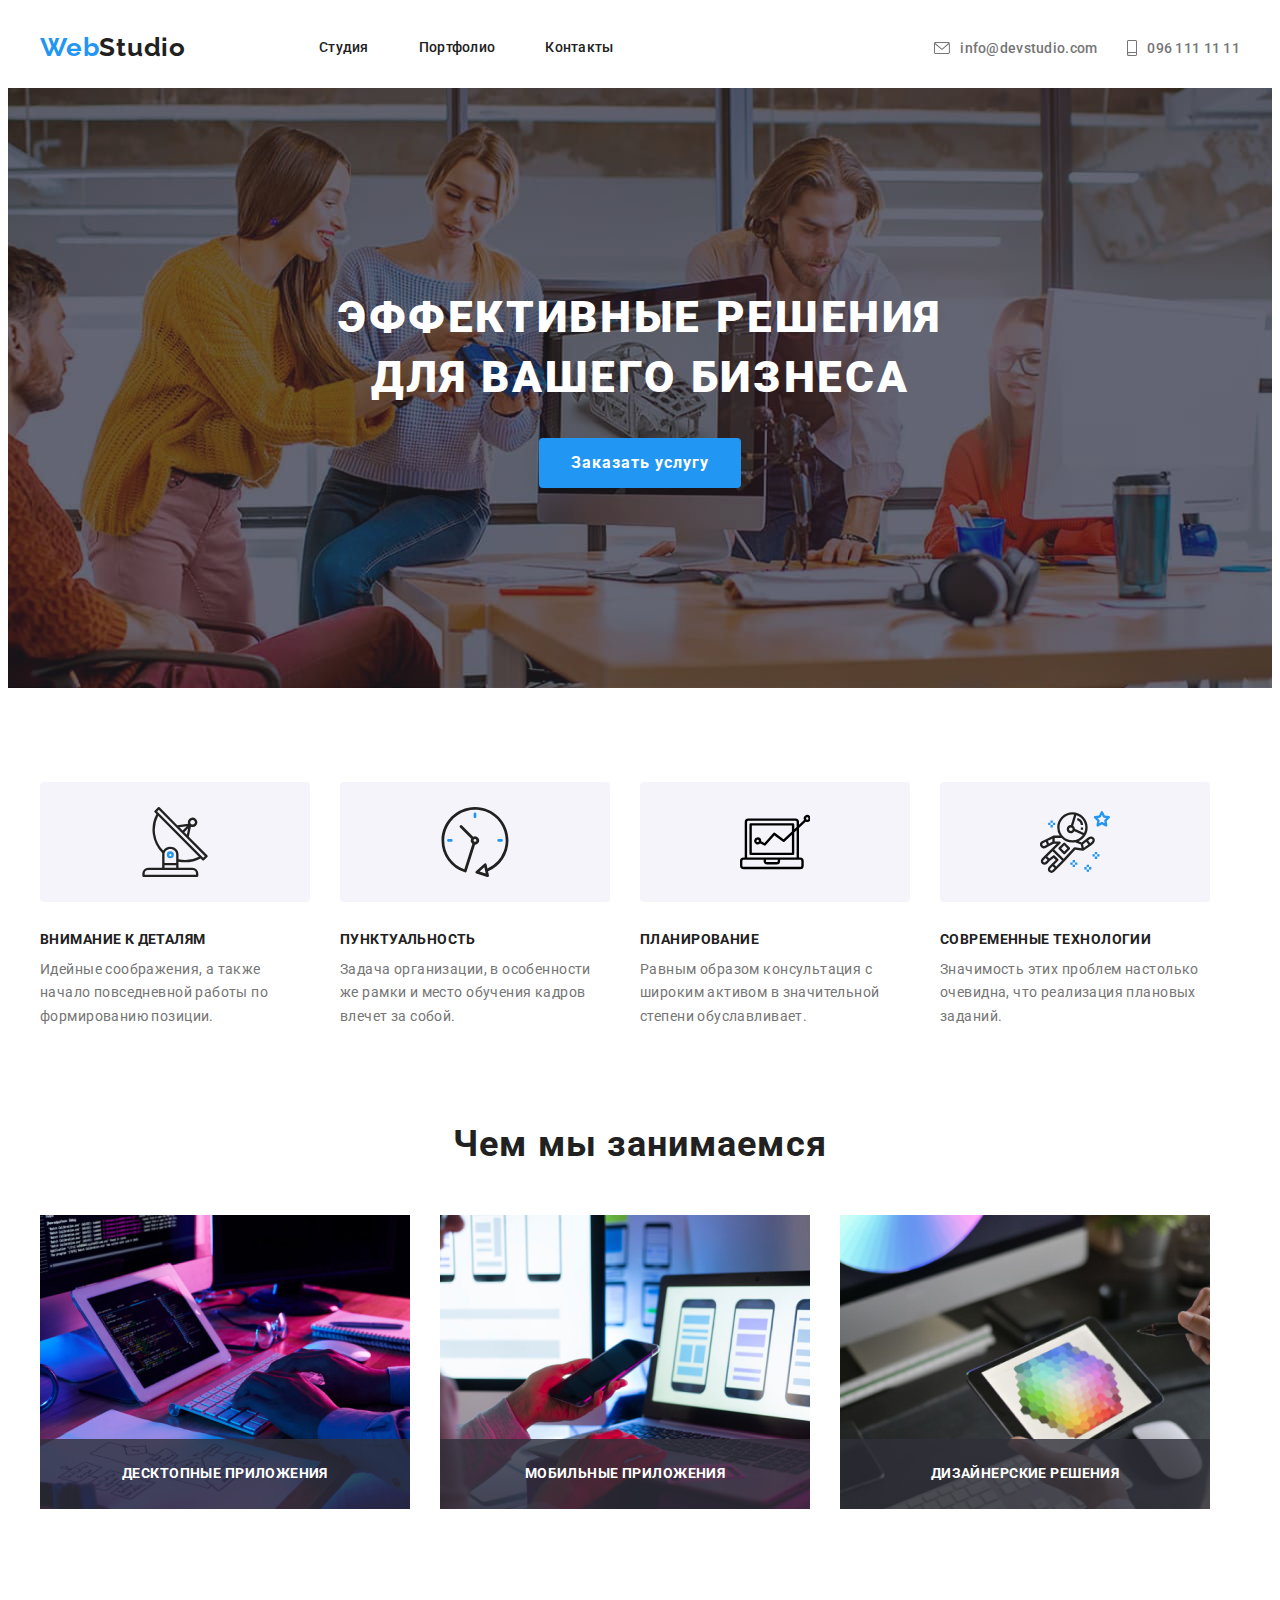
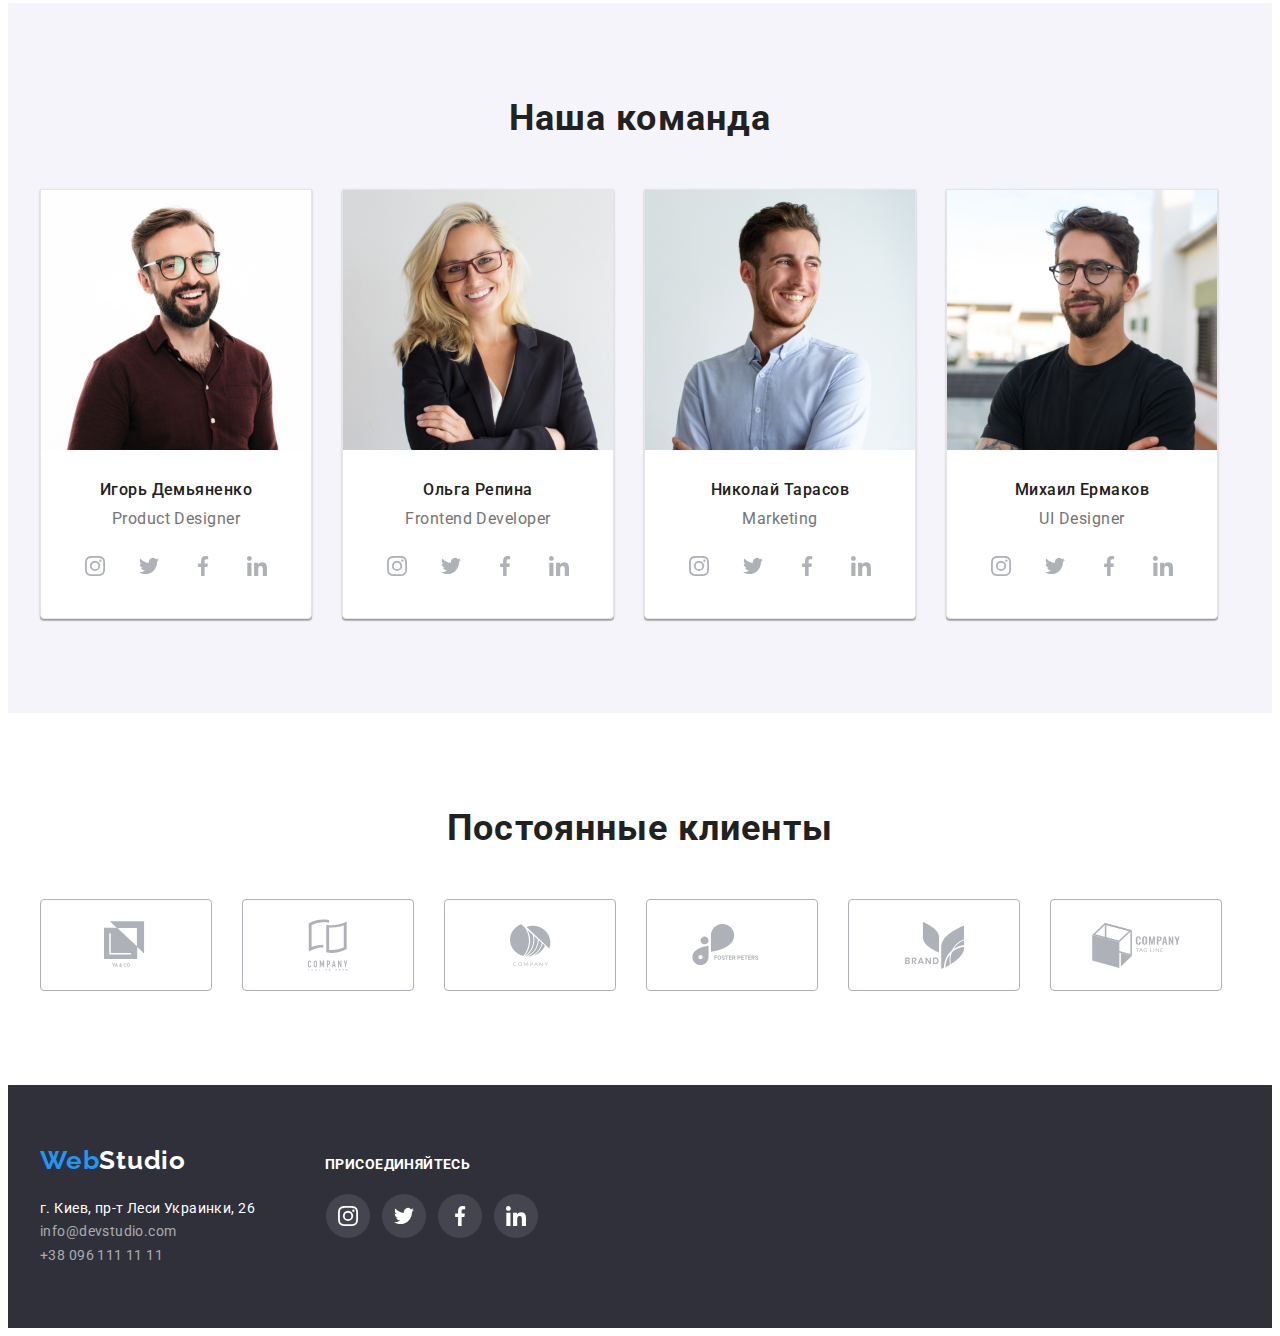
==== index.html @ 2f51f413 "update" ====
<!DOCTYPE html>
<html lang="ru">
    <head>
        <meta charset="UTF-8">
        <meta name="viewport" content="width=device-width, initial-scale=1.0">
        <title>Studio</title>
        
        <link rel="preconnect" href="https://fonts.gstatic.com">
        <link href="https://fonts.googleapis.com/css2?family=Raleway:wght@700&family=Roboto:wght@400;500;700;900&display=swap"
            rel="stylesheet">
        <link rel="stylesheet" href="https://cdnjs.cloudflare.com/ajax/libs/modern-normalize/1.0.0/modern-normalize.min.css"
            integrity="sha512-ISS7cAi1PEhQ8jnbJpJZMd29NlhNj4AWYyLOSp2CE/CsHxTCu+r+t0D2yoJudVrd0/8fTVPUVDzY5Tvli75u/g=="
            crossorigin="anonymous" />
        <link rel="stylesheet" href="./css/style.css">
        </head>
<body>
    
<header>
    
    <nav class="container main-nav">
   
        <a href="" class="full-logo"><span class="logo">Web</span><span class="logotwo">Studio</span></a>    
     <ul class="site-nav list">
         <li class="item"><a href="" class="current link">Студия</a></li> 
         <li class="item"><a href="./portfolio.html" class="kont link">Портфолио</a></li> 
         <li class="item"><a href="#address" class="kont link">Контакты</a></li> 
     </ul>
     <ul class="auth-nav list">
         <li class="item">
             <a href="malito:info@devstudio.com" class="link email">
                 <svg class="envelope"><use href="./images/icons.svg#icon-envelope"></use></svg>info@devstudio.com</a></li>
         <li class="item">
             <a href="tel:+380961111111" class="link phone">
             <svg class="smartphone">
                 <use href ="./images/icons.svg#icon-smartphone"></use></svg>096 111 11 11</a></li>
     </ul>
    
    </nav>

    
 </header>
 <main>
     <section class="hero overlay">
        
    <h1 class="hero-text">Эффективные решения для вашего бизнеса</h1>
    <a href="" class="primary-btn">Заказать услугу</a>
   
     </section>


 <section class="whywe-container">
     <div class="container">
     <h2 class="visually-hidden">Why we</h2>
     <ul class="list advan-box">
         <li class="item">
             <div class="svg-box">
             <svg class="antenna"><use href="./images/icons.svg#icon-antenna"></use></svg></div>
             <h3 class="advantages">Внимание к деталям</h3>
             <p class="adv-text">Идейные соображения, а также начало повседневной работы по формированию позиции.</p>
         </li>
         <li class="item">
             <div class="svg-box">
            <svg class="clock">
                <use href="./images/icons.svg#icon-clock"></use>
            </svg></div>
            <h3 class="advantages">Пунктуальность</h3>
            <p class="adv-text">Задача организации, в особенности же рамки и место обучения кадров влечет за собой.</p>
        </li>
        <li class="item">
            <div class="svg-box">
            <svg class="diagram">
                <use href="./images/icons.svg#icon-diagram"></use>
            </svg></div>
            <h3 class="advantages">Планирование</h3>
            <p class="adv-text">Равным образом консультация с широким активом в значительной степени обуславливает.</p>
        </li>
        <li class="item">
            <div class="svg-box">
            <svg class="astronaut">
                <use href="./images/icons.svg#icon-astronaut"></use>
            </svg></div>
            <h3 class="advantages">Современные технологии</h3>
            <p class="adv-text">Значимость этих проблем настолько очевидна, что реализация плановых заданий.</p>
        </li>

     </ul>
   
</div>
 </section>


 <section class="wedo-container">
     <div class="container">
     <h2 class="whatwedo">Чем мы занимаемся</h2>
     <ul class="list wedo-box">
         <li class="do-item"><img src="./images/pic1.jpg" alt="pic1"> <div class="wedo-text-box"><p class="wedo-text">Десктопные приложения</p></div></li>
         <li class="do-item"><img src="./images/pic2.jpg" alt="pic2"><div class="wedo-text-box">
            <p class="wedo-text">Мобильные приложения</p>
        </div></li>
         <li class="do-item"><img src="./images/pic3.jpg" alt="pic3"><div class="wedo-text-box">
            <p class="wedo-text">Дизайнерские решения</p>
        </div></li>
         
     </ul>
</div>
 </section>


 <section class="ourteam-section team-container">
     <div class="container">

     <h2 class="ourteam">Наша команда</h2>
     <ul class="list team-box ">
         <li class="item">
            <img src="./images/ID1.jpg" alt="ph1" width="270">
             <h4 class="ourteam-lead">Игорь Демьяненко</h4>
             <p class="ourteam-position">Product Designer</p>
             <ul class="list list-box">
                 <li class="soclink-box"> <a href="" class="soc-box"> 
                     <svg class="insta">
                     <use href ="./images/icons.svg#icon-instagram"></use></svg></a></li>
                 <li class="soclink-box"> <a href="" class="soc-box">
                      <svg class="twit"><use href="./images/icons.svg#icon-twitter"></use></svg></a></li>
                 <li class="soclink-box"> <a href="" class="soc-box"><svg class="face"><use href="./images/icons.svg#icon-facebook"></use></svg></a></li>
                 <li class="soclink-box"> <a href="" class="soc-box"><svg class="linkd"><use href="./images/icons.svg#icon-linkedin"></use></svg></a></li>
             </ul>
             
         </li>
         <li class="item">
            <img src="./images/OR2.jpg" alt="ph2" width="270">
            <h4 class="ourteam-lead">Ольга Репина</h4>
            <p class="ourteam-position">Frontend Developer</p>
            <ul class="list list-box">
                <li class="soclink-box"> <a href="" class="soc-box">
                        <svg class="insta">
                            <use href="./images/icons.svg#icon-instagram"></use>
                        </svg></a></li>
                <li class="soclink-box"> <a href="" class="soc-box">
                        <svg class="twit">
                            <use href="./images/icons.svg#icon-twitter"></use>
                        </svg></a></li>
                <li class="soclink-box"> <a href="" class="soc-box"><svg class="face">
                            <use href="./images/icons.svg#icon-facebook"></use>
                        </svg></a></li>
                <li class="soclink-box"> <a href="" class="soc-box"><svg class="linkd">
                            <use href="./images/icons.svg#icon-linkedin"></use>
                        </svg></a></li>
            </ul>
            
        </li>
        <li class="item">
            <img src="./images/NT3.jpg" alt="ph3" width="270">
            <h4 class="ourteam-lead">Николай Тарасов</h4>
            <p class="ourteam-position">Marketing</p>
            <ul class="list list-box">
            <li class="soclink-box"> <a href="" class="soc-box">
                    <svg class="insta">
                        <use href="./images/icons.svg#icon-instagram"></use>
                    </svg></a></li>
            <li class="soclink-box"> <a href="" class="soc-box">
                    <svg class="twit">
                        <use href="./images/icons.svg#icon-twitter"></use>
                    </svg></a></li>
            <li class="soclink-box"> <a href="" class="soc-box"><svg class="face">
                        <use href="./images/icons.svg#icon-facebook"></use>
                    </svg></a></li>
            <li class="soclink-box"> <a href="" class="soc-box"><svg class="linkd">
                        <use href="./images/icons.svg#icon-linkedin"></use>
                    </svg></a></li>
            </ul>
            
        </li>
        <li class="item">
            <img src="./images/MY4.jpg" alt="ph4" width="270">
            <h4 class="ourteam-lead">Михаил Ермаков</h4>
            <p class="ourteam-position">UI Designer</p>
            <ul class="list list-box">
                <li class="soclink-box"> <a href="" class="soc-box">
                        <svg class="insta">
                            <use href="./images/icons.svg#icon-instagram"></use>
                        </svg></a></li>
                <li class="soclink-box"> <a href="" class="soc-box">
                        <svg class="twit">
                            <use href="./images/icons.svg#icon-twitter"></use>
                        </svg></a></li>
                <li class="soclink-box"> <a href="" class="soc-box"><svg class="face">
                            <use href="./images/icons.svg#icon-facebook"></use>
                        </svg></a></li>
                <li class="soclink-box"> <a href="" class="soc-box"><svg class="linkd">
                            <use href="./images/icons.svg#icon-linkedin"></use>
                        </svg></a></li>
            </ul>
            
        </li>
     </ul>
</div>
 </section>

 <section class="client-container">
     <div class="container">
     <h2 class="our-clients">Постоянные клиенты</h2>
     <ul class="list clients-box">
         <li class="item"><a href="" class="client-focus"><svg class="logo1"  width="44.27px" height="49.23px"><use href="./images/icons.svg#icon-logo1"></use></svg></a></li>
        <li class="item"><a href="" class="client-focus"><svg class="logo2" width="40px" height="52px"><use href="./images/icons.svg#icon-logo2"></use></svg></a></li>
        <li class="item"><a href="" class="client-focus"><svg class="logo3" width="41px" height="42.6px"><use href="./images/icons.svg#icon-logo3"></use></svg></a></li>
        <li class="item"><a href="" class="client-focus"><svg class="logo4" width="79.66px" height="42.02px"><use href="./images/icons.svg#icon-logo4"></use> </svg></a></li>
        <li class="item"><a href="" class="client-focus"><svg class="logo5" width="59px" height="47px"><use href="./images/icons.svg#icon-logo5"></use></svg></a></li>
        <li class="item"><a href="" class="client-focus"><svg class="logo6" width="88.48px" height="45.44px"><use href="./images/icons.svg#icon-logo6"></use></svg></a></li>
     </ul>
    </div>
 </section>
</main>
<footer class="footer footer-container">
    <div class="container foot-box">
        <section class="add-box">
            <h1 class="visually-hidden">Kontacts</h1>
    <a href="" class="full-logo logo-box"><span class="logo">Web</span><span class="footer-studio">Studio</span></a><br>
    
    <address id="address" class="post-box">
        
        <p><a class="post-address">г. Киев, пр-т Леси Украинки, 26</a></p>
        <p><a href="malito:info@devstudio.com" class="email-address">info@devstudio.com</a></p>
        <p><a href="tel:+380961111111" class="tel-address">+38 096 111 11 11</a></p>
    </address>
    </section>
   
    <section class="joinus-box">
        <h2 class="join-us">присоединяйтесь</h2>
        <ul class="list join-box">
            
            <li class="join-socl">
                <a href="" aria-label="Instagram"><svg class="foot-media"><use href="./images/icons.svg#icon-instagram"></use></svg></a></li>
            <li class="join-socl">
                <a href="" aria-label="Twitter"><svg class="foot-media"><use href="./images/icons.svg#icon-twitter"></use></svg></a>
            </li>
            <li class="join-socl">
                <a href="" aria-label="Facebook"><svg class="foot-media"><use href="./images/icons.svg#icon-facebook"></use></svg></a>
            </li>
            <li class="join-socl">
                <a href="" aria-label="LinkedIn"><svg class="foot-media"><use href="./images/icons.svg#icon-linkedin"></use></svg></a>
            </li>
        </ul>
    </section>
   
</div>
</footer>
</body>

</html>
---- css/style.css ----
:root {
  --primary-text-color: #212121;
  --text-color: #757575;
  --hero-color: #ffffff;
  --accent-color: #2196f3;
}

body {
  color: var(--primary-text-color);
  font-family: Roboto, sans-serif;

  background-color: var(--hero-color);
}

.visually-hidden {
  position: absolute;
  width: 1px;
  height: 1px;
  margin: -1px;
  border: 0;
  padding: 0;
  white-space: nowrap;
  clip-path: inset(100%);
  clip: rect(0 0 0 0);
  overflow: hidden;
}

.list {
  list-style: none;
}

h1,
h2,
h3,
h4,
p,
ul {
  margin-top: 0;
  margin-bottom: 0;
}

/*Header*/

.header {
  border-bottom: 1px solid #e5e5e5;
}

.main-nav {
  display: flex;
  align-items: center;
}

.logo {
  color: var(--accent-color);
}

.logotwo {
  color: var(--primary-text-color);
}

.full-logo {
  text-decoration: none;
  font-family: Raleway, sans-serif;
  font-weight: bold;
  font-size: 26px;
  line-height: 1.2;
  letter-spacing: 0.03em;
}

.site-nav .link {
  display: block;
  padding-top: 32px;
  padding-bottom: 32px;

  color: var(--primary-text-color);
  font-weight: 500;
  font-size: 14px;
  line-height: 1.14;
  text-decoration: none;
  letter-spacing: 0.02em;
}

.site-nav {
  display: flex;
  margin-left: 93px;
}

.site-nav .item {
  margin-right: 50px;
}

.site-nav .item:last-child {
  margin-right: 0;
}

.auth-nav {
  display: flex;
  margin-left: auto;
}

.auth-nav .item + .item {
  margin-left: 30px;
}

.site-nav .current:hover,
.site-nav .current:focus {
  color: var(--accent-color);
}

.site-nav .current {
  position: relative;
}

.current:hover.current::after {
  position: absolute;
  top: 76px;
  content: "";
  display: block;
  width: 100%;
  height: 4px;

  background: #2196f3;
  border-radius: 2px;
}

.site-nav .kont:hover,
.site-nav .kont:focus {
  color: var(--accent-color);
}

.auth-nav .link {
  color: var(--text-color);
  font-weight: 500;
  font-size: 14px;
  line-height: 1.15;
  text-decoration: none;
  letter-spacing: 0.02em;
}

.auth-nav .envelope {
  width: 16px;
  height: 12px;
  margin-right: 10px;

  fill: #757575;
}

.auth-nav .smartphone {
  margin-right: 10px;
  width: 10px;
  height: 16px;

  fill: #757575;
}

.phone,
.email {
  display: flex;

  align-items: center;
}

.auth-nav .email:hover,
.auth-nav .email:focus {
  color: var(--accent-color);
}

.auth-nav .email:hover .envelope,
.auth-nav .email:focus .envelope {
  fill: currentColor;
}

.auth-nav .phone:hover,
.auth-nav .phone:focus {
  color: var(--accent-color);
}

.auth-nav .phone:hover .smartphone,
.auth-nav .pnone:focus .smartphone {
  fill: currentColor;
}

/*Hero*/
.hero {
  padding-top: 200px;

  color: var(--hero-color);
  text-align: center;
}

.overlay {
  max-width: 1600px;

  background-image: linear-gradient(
      rgba(47, 48, 58, 0.4),
      rgba(47, 48, 58, 0.4)
    ),
    url(../icons/main-bkg.jpg);

  background-color: #2f303a;

  background-repeat: no-repeat;
  background-position: center;
}

.hero-text {
  width: 696px;
  margin-right: auto;
  margin-left: auto;

  font-weight: 900;
  font-size: 44px;
  line-height: 1.36;
  text-transform: uppercase;
  letter-spacing: 0.06em;
}

.primary-btn {
  display: inline-block;

  padding: 10px 32px;
  margin-top: 30px;
  margin-bottom: 200px;

  color: var(--hero-color);
  font-weight: 700;
  font-size: 16px;
  line-height: 1.88;
  text-align: center;
  text-decoration: none;
  align-items: center;
  letter-spacing: 0.06em;

  border-radius: 4px;
  background-color: var(--accent-color);
}

/*Advantages*/

.advan-box {
  padding-inline-start: 0;
  display: flex;
}

.svg-box {
  justify-content: center;
  align-items: center;
  width: 270px;
  height: 120px;
  margin-right: 30px;
  margin-bottom: 30px;

  display: flex;

  background-color: #f5f4fa;
  border-radius: 4px;
  background-repeat: no-repeat;
  background-position: center;
}

.antenna,
.clock,
.diagram,
.astronaut {
  width: 70px;
  height: 70px;
}

.advan-box .item:last-child {
  margin-right: 0;
}

.advantages {
  margin-bottom: 10px;

  color: var(--primary-text-color);
  font-weight: bold;
  font-size: 14px;
  line-height: 1.14;
  text-transform: uppercase;
  letter-spacing: 0.03em;
}

.adv-text {
  width: 270px;
  color: var(--text-color);
  font-weight: 400;
  font-size: 14px;
  line-height: 1.7;
  letter-spacing: 0.03em;
}

.container {
  width: 1200px;

  /* outline: 3px solid rgb(116, 216, 112); */
  padding-left: 15px;
  padding-right: 15px;
  margin: auto;
}

.whywe-container {
  padding-top: 94px;
  padding-bottom: 94px;
}

/*What We Do*/
.whatwedo {
  margin-bottom: 50px;

  color: var(--primary-text-color);
  font-weight: 700;
  font-size: 36px;
  line-height: 1.17;
  text-align: center;
  letter-spacing: 0.03em;
}

.wedo-container {
  padding-bottom: 94px;
}

.wedo-box {
  padding-inline-start: 0px;
  display: flex;
}

.wedo-box .do-item + .do-item {
  margin-left: 30px;
}

.wedo-box .do-item {
  position: relative;
}

.wedo-text {
  font-weight: 700;
  font-size: 14px;
  line-height: 1.14;
  text-align: center;
  letter-spacing: 0.03em;
  text-transform: uppercase;
  padding-top: 27px;
  color: var(--hero-color);
}

.wedo-text-box {
  position: absolute;
  bottom: 0;
  left: 0;

  width: 370px;
  height: 70px;
  background-color: rgba(47, 48, 58, 0.8);
}

/*Our Team*/

.team-box {
  margin-top: 50px;
  padding-inline-start: 0;

  display: flex;
}

.team-box .item {
  margin-right: 30px;

  background: #ffffff;
  border: 1px solid #e5e5e5;
  box-shadow: 0px 1px 3px rgba(0, 0, 0, 0.12), 0px 1px 1px rgba(0, 0, 0, 0.14),
    0px 2px 1px rgba(0, 0, 0, 0.2);
  border-radius: 0px 0px 4px 4px;
}

.team-box .item:last-child {
  margin-right: 0;
}

.ourteam-section {
  padding-top: 94px;
  padding-bottom: 94px;
  background-color: #f5f4fa;
}

.ourteam,
.our-clients {
  color: var(--primary-text-color);
  font-weight: 700;
  font-size: 36px;
  line-height: 1.17;
  text-align: center;
  letter-spacing: 0.03em;
}

.ourteam-lead {
  margin-top: 30px;
  margin-bottom: 10px;
  text-align: center;

  color: var(--primary-text-color);
  font-weight: 500;
  font-size: 16px;
  line-height: 1.19;
  letter-spacing: 0.03em;
}

.ourteam-position {
  text-align: center;

  color: var(--text-color);
  font-weight: 400;
  font-size: 16px;
  line-height: 1.19;
  letter-spacing: 0.03em;
}

.list-box {
  display: flex;
  padding-inline-start: 0;

  justify-content: center;
  margin-top: 16px;
  margin-bottom: 30px;
}

.soclink-box {
  margin-right: 10px;
}

.soclink-box:last-child {
  margin-right: 0;
}

.insta,
.twit,
.face,
.linkd {
  fill: #afb1b8;
  width: 20px;
  height: 20px;
}

.soc-box {
  align-items: center;
  justify-content: center;
  width: 44px;
  height: 44px;

  display: flex;

  border-radius: 50%;
}

.soc-box:hover,
.soc-box:focus {
  color: var(--hero-color);

  background: var(--accent-color);
}

.soc-box:hover .twit,
.soc-box:focus .twit,
.soc-box:hover .insta,
.soc-box:focus .insta,
.soc-box:hover .face,
.soc-box:focus .face,
.soc-box:hover .linkd,
.soc-box:focus .linkd {
  fill: currentColor;
}

/*Clients logo*/

.client-container {
  padding-top: 94px;
  padding-bottom: 94px;
}

.clients-box {
  display: flex;
  padding-inline-start: 0;
}

.client-focus {
  margin-right: 30px;
  margin-top: 50px;
  height: 90px;
  width: 170px;

  display: flex;

  justify-content: center;
  align-items: center;
  border-radius: 4px;
  border: 1px solid #afb1b8;
  outline: none;
}

.logo1,
.logo2,
.logo3,
.logo4,
.logo5,
.logo6 {
  fill: #afb1b8;
}

.client-focus:hover,
.client-focus:focus {
  border: 1px solid var(--accent-color);
}

.client-focus:hover .logo1,
.client-focus:focus .logo1,
.client-focus:hover .logo2,
.client-focus:focus .logo2,
.client-focus:hover .logo3,
.client-focus:focus .logo3,
.client-focus:hover .logo4,
.client-focus:focus .logo4,
.client-focus:hover .logo5,
.client-focus:focus .logo5,
.client-focus:hover .logo6,
.client-focus:focus .logo6 {
  fill: var(--accent-color);
}

.logo1:hover,
.logo2:hover,
.logo3:hover,
.logo4:hover,
.logo5:hover,
.logo6:hover,
.logo1:focus,
.logo2:focus,
.logo3:focus,
.logo4:focus,
.logo5:focus,
.logo6:focus {
  fill: var(--accent-color);
}

.client-focus .item:last-child {
  margin-right: 0;
}

/*Footer*/
.footer {
  padding-top: 60px;
  padding-bottom: 60px;

  background-color: #2f303a;
}

.footer-studio {
  color: var(--hero-color);
}

.post-address,
.email-address,
.tel-address {
  color: var(--hero-color);
  font-weight: 400;
  font-style: normal;
  font-size: 14px;
  line-height: 1.7;
  letter-spacing: 0.03em;
  text-decoration: none;
}

.email-address,
.tel-address {
  color: rgba(255, 255, 255, 0.6);
}

.join-us {
  margin-bottom: 20px;

  font-weight: 700;
  font-size: 14px;
  line-height: 1.14;
  letter-spacing: 0.03em;
  text-transform: uppercase;
  color: var(--hero-color);
}

.joinus-box {
  margin-left: 70px;
}

.join-socl a {
  padding: 12px;
  justify-content: center;
  align-items: center;

  display: flex;

  border: 1px solid rgb(47, 48, 58, 1);
  border-radius: 50%;
  background-size: 44px 44px;
  background-position: center;
  background-repeat: no-repeat;
  background-color: rgba(255, 255, 255, 0.1);
}

.foot-media {
  width: 20px;
  height: 20px;
  fill: var(--hero-color);
}

.join-socl a:hover,
.join-socl a:active,
.join-socl a:focus {
  background-color: var(--accent-color);
  border: 1px solid var(--accent-color);
}

.join-socl + .join-socl {
  margin-left: 10px;
}

.foot-box {
  align-items: baseline;

  display: flex;
}

.post-box {
  margin-top: 20px;
}

.join-box {
  padding-inline-start: 0;

  display: flex;
}

/*Portfolio buttons*/

.btn-box {
  justify-content: center;
  padding-top: 94px;
  padding-bottom: 50px;

  display: flex;
}

.btn-box .item {
  margin-right: 8px;
}

.portf-btn {
  padding-top: 6px;
  padding-bottom: 6px;
  padding-left: 22px;
  padding-right: 22px;

  display: inline-block;

  font-weight: 500;
  font-size: 16px;
  line-height: 1.63;
  text-align: center;
  letter-spacing: 0.03em;

  border: none;
}

.btn-box .item:last-child {
  margin-right: 0;
}

.portf-btn:hover,
.portf-btn:focus {
  background-color: var(--accent-color);
  color: var(--hero-color);
}

/*Portfolio main*/

img {
  max-width: 100%;
  height: auto;

  display: block;
}

.project-box {
  padding-inline-start: 0;
  display: flex;
  flex-wrap: wrap;
  margin-left: -30px;
  margin-top: -30px;
  padding-bottom: 94px;
}

.project-box .item {
  position: relative;
  margin-left: 30px;
  margin-top: 30px;
  flex-basis: calc(100% / 3 - 30px);
}

.project-text {
  padding-top: 20px;
  padding-bottom: 20px;
  padding-right: 24px;
  padding-left: 24px;

  display: block;

  border: 1px solid #eeeeee;
}

.text-hover-box {
  position: absolute;
  top: 0;
  left: 0;
  width: 370px;
  height: 294px;
  background-color: rgba(33, 150, 243, 0.9);
  opacity: 0;
}

.cards:hover .text-hover-box {
  opacity: 1;
}

.text-hover {
  padding: 63px 24px;
  font-weight: 400;
  font-size: 18px;
  line-height: 1.56;

  letter-spacing: 0.03em;
  color: var(--hero-color);
}

.portf-project {
  color: var(--primary-text-color);
  font-weight: 700;
  font-size: 18px;
  line-height: 2;
  letter-spacing: 0.06em;
}

.portf-text {
  color: var(--text-color);
  font-weight: 400;
  font-size: 16px;
  line-height: 1.88;
  letter-spacing: 0.03em;
}

.cards {
  display: block;
  text-decoration: none;
  outline: none;
}

.cards:hover,
.cards:focus {
  box-shadow: 0 0 10px var(--text-color);
}
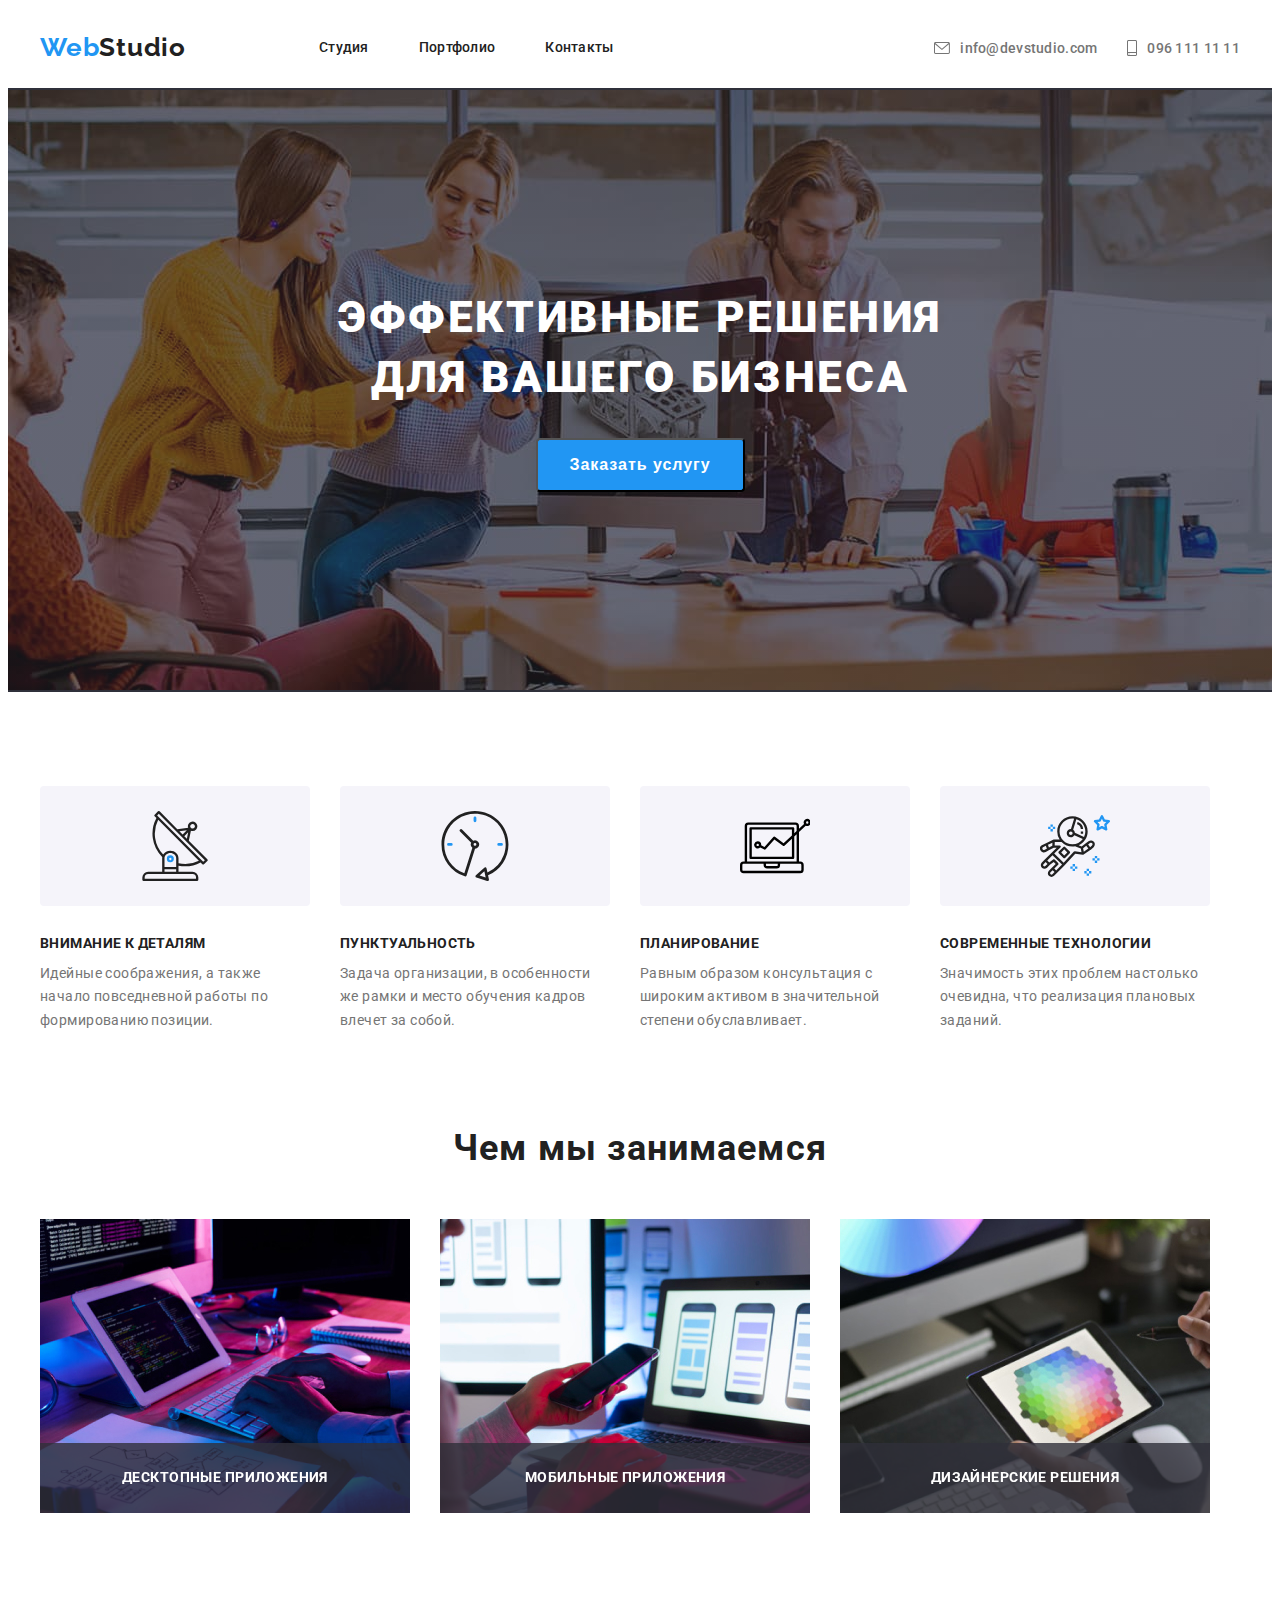
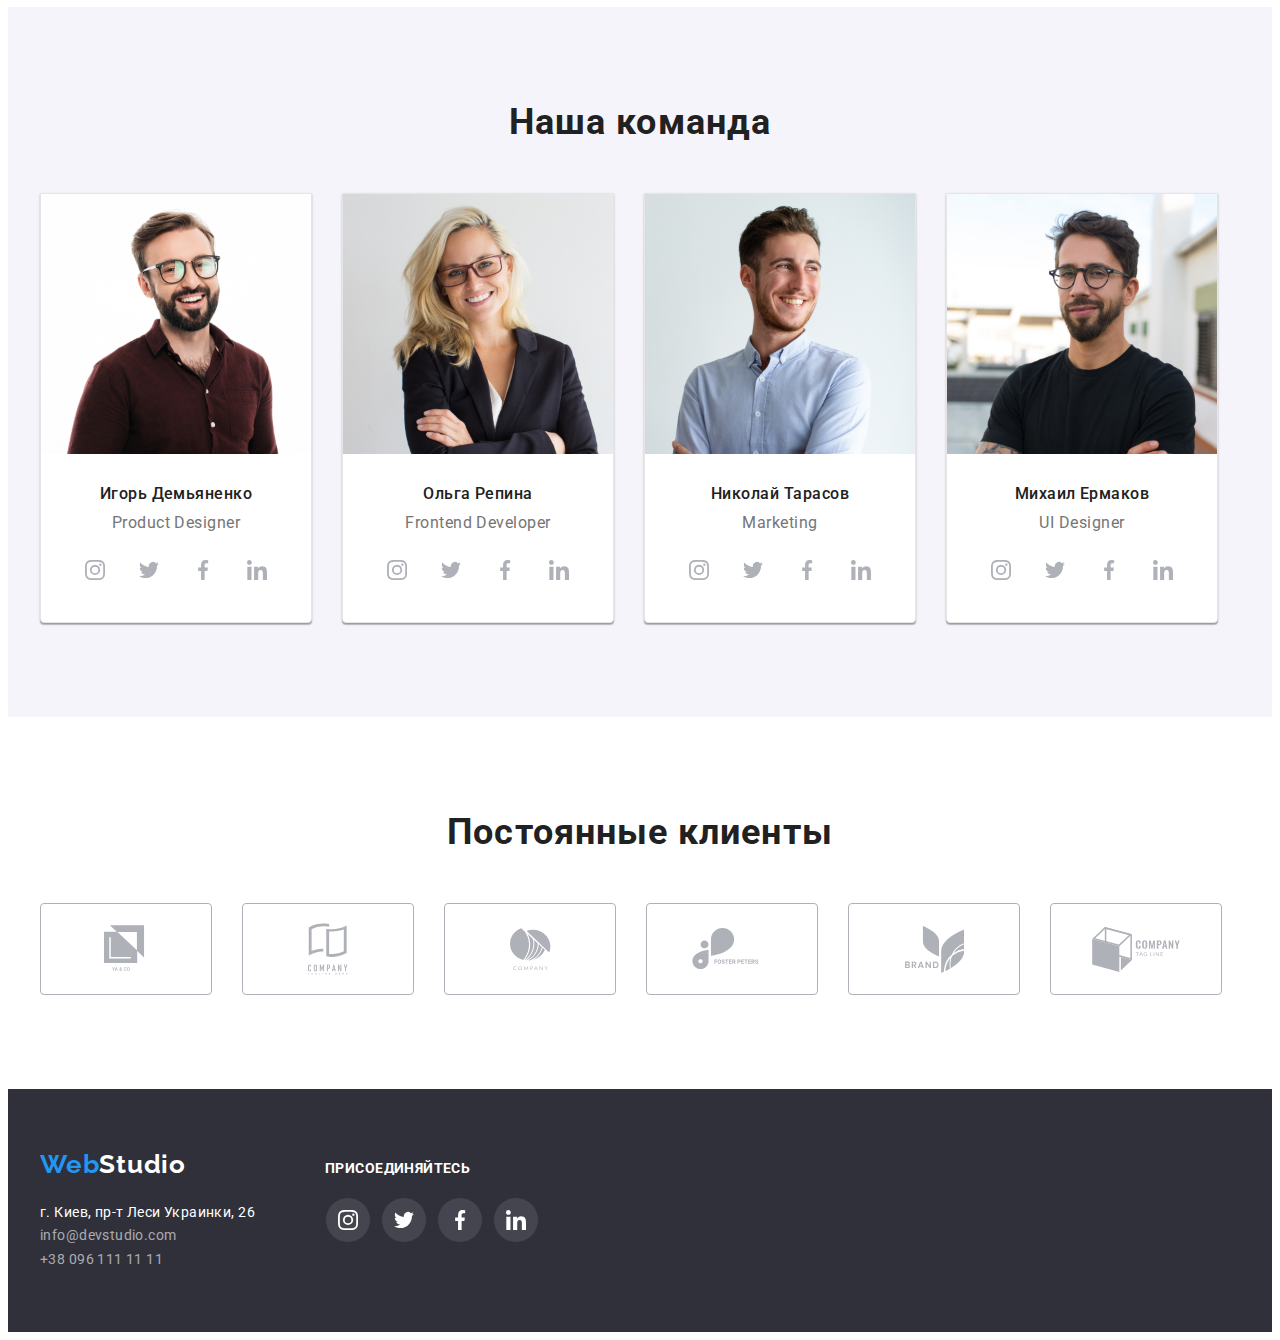
==== commit deb7df37: "update" ====
--- a/index.html
+++ b/index.html
@@ -43,7 +43,12 @@
      <section class="hero overlay">
         
     <h1 class="hero-text">Эффективные решения для вашего бизнеса</h1>
-    <a href="" class="primary-btn">Заказать услугу</a>
+    <button class="primary-btn" data-modal-open>Заказать услугу</button>
+    <div class="backdrop is-hidden" data-modal>
+        <div class="modal">
+            <button class="closebtn" data-modal-close>Close</button>
+        </div>
+    </div>
    
      </section>
 
@@ -244,6 +249,7 @@
    
 </div>
 </footer>
+<script src="./js/modal.js"></script>
 </body>
 
 </html>
--- a/css/style.css
+++ b/css/style.css
@@ -109,6 +109,9 @@
 
 .site-nav .current {
   position: relative;
+  transition-property: color;
+  transition-duration: 250ms;
+  transition-timing-function: cubic-bezier(0.4, 0, 0.2, 1);
 }
 
 .current:hover.current::after {
@@ -119,8 +122,17 @@
   width: 100%;
   height: 4px;
 
-  background: #2196f3;
+  background-color: #2196f3;
   border-radius: 2px;
+  transition-property: background-color;
+  transition-duration: 1250ms;
+  transition-timing-function: cubic-bezier(0.4, 0, 0.2, 1);
+}
+
+.site-nav .kont {
+  transition-property: color;
+  transition-duration: 250ms;
+  transition-timing-function: cubic-bezier(0.4, 0, 0.2, 1);
 }
 
 .site-nav .kont:hover,
@@ -143,6 +155,10 @@
   margin-right: 10px;
 
   fill: #757575;
+
+  transition-property: color;
+  transition-duration: 250ms;
+  transition-timing-function: cubic-bezier(0.4, 0, 0.2, 1);
 }
 
 .auth-nav .smartphone {
@@ -151,6 +167,10 @@
   height: 16px;
 
   fill: #757575;
+
+  transition-property: color;
+  transition-duration: 250ms;
+  transition-timing-function: cubic-bezier(0.4, 0, 0.2, 1);
 }
 
 .phone,
@@ -158,6 +178,10 @@
   display: flex;
 
   align-items: center;
+
+  transition-property: color;
+  transition-duration: 250ms;
+  transition-timing-function: cubic-bezier(0.4, 0, 0.2, 1);
 }
 
 .auth-nav .email:hover,
@@ -183,7 +207,8 @@
 /*Hero*/
 .hero {
   padding-top: 200px;
-
+  margin-right: auto;
+  margin-left: auto;
   color: var(--hero-color);
   text-align: center;
 }
@@ -235,6 +260,42 @@
   background-color: var(--accent-color);
 }
 
+.primary-btn:hover,
+.primary-btn:focus {
+  transform: scale(1.55);
+}
+
+.closebtn:hover,
+.closebtn:focus {
+  transform: scale(1.55);
+}
+
+.backdrop {
+  position: fixed;
+  top: 0;
+  left: 0;
+  width: 100%;
+  height: 100%;
+  background-color: rgba(0, 0, 0, 0.2);
+}
+
+.backdrop.is-hidden {
+  opacity: 0;
+  pointer-events: none;
+}
+
+.modal {
+  position: absolute;
+  top: 50%;
+  left: 50%;
+  transform: translate(-50%, -50%);
+
+  min-width: 528px;
+  min-height: 581px;
+
+  background-color: #ffffff;
+}
+
 /*Advantages*/
 
 .advan-box {
@@ -450,13 +511,26 @@
   display: flex;
 
   border-radius: 50%;
+
+  transition-property: color, background-color;
+  transition-duration: 250ms;
+  transition-timing-function: cubic-bezier(0.4, 0, 0.2, 1);
 }
 
 .soc-box:hover,
 .soc-box:focus {
   color: var(--hero-color);
 
-  background: var(--accent-color);
+  background-color: var(--accent-color);
+}
+
+.insta,
+.twit,
+.linkd,
+.face {
+  transition-property: fill;
+  transition-duration: 250ms;
+  transition-timing-function: cubic-bezier(0.4, 0, 0.2, 1);
 }
 
 .soc-box:hover .twit,
@@ -495,6 +569,10 @@
   border-radius: 4px;
   border: 1px solid #afb1b8;
   outline: none;
+
+  transition-property: border;
+  transition-duration: 250ms;
+  transition-timing-function: cubic-bezier(0.4, 0, 0.2, 1);
 }
 
 .logo1,
@@ -504,6 +582,10 @@
 .logo5,
 .logo6 {
   fill: #afb1b8;
+
+  transition-property: fill;
+  transition-duration: 250ms;
+  transition-timing-function: cubic-bezier(0.4, 0, 0.2, 1);
 }
 
 .client-focus:hover,
@@ -602,6 +684,10 @@
   background-position: center;
   background-repeat: no-repeat;
   background-color: rgba(255, 255, 255, 0.1);
+
+  transition-property: background-color, border;
+  transition-duration: 250ms;
+  transition-timing-function: cubic-bezier(0.4, 0, 0.2, 1);
 }
 
 .foot-media {
@@ -642,7 +728,7 @@
 .btn-box {
   justify-content: center;
   padding-top: 94px;
-  padding-bottom: 50px;
+  margin-bottom: 50px;
 
   display: flex;
 }
@@ -666,6 +752,10 @@
   letter-spacing: 0.03em;
 
   border: none;
+
+  transition-property: color, background-color;
+  transition-duration: 250ms;
+  transition-timing-function: cubic-bezier(0.4, 0, 0.2, 1);
 }
 
 .btn-box .item:last-child {
@@ -758,6 +848,10 @@
   display: block;
   text-decoration: none;
   outline: none;
+
+  transition-property: box-shadow;
+  transition-duration: 250ms;
+  transition-timing-function: cubic-bezier(0.4, 0, 0.2, 1);
 }
 
 .cards:hover,
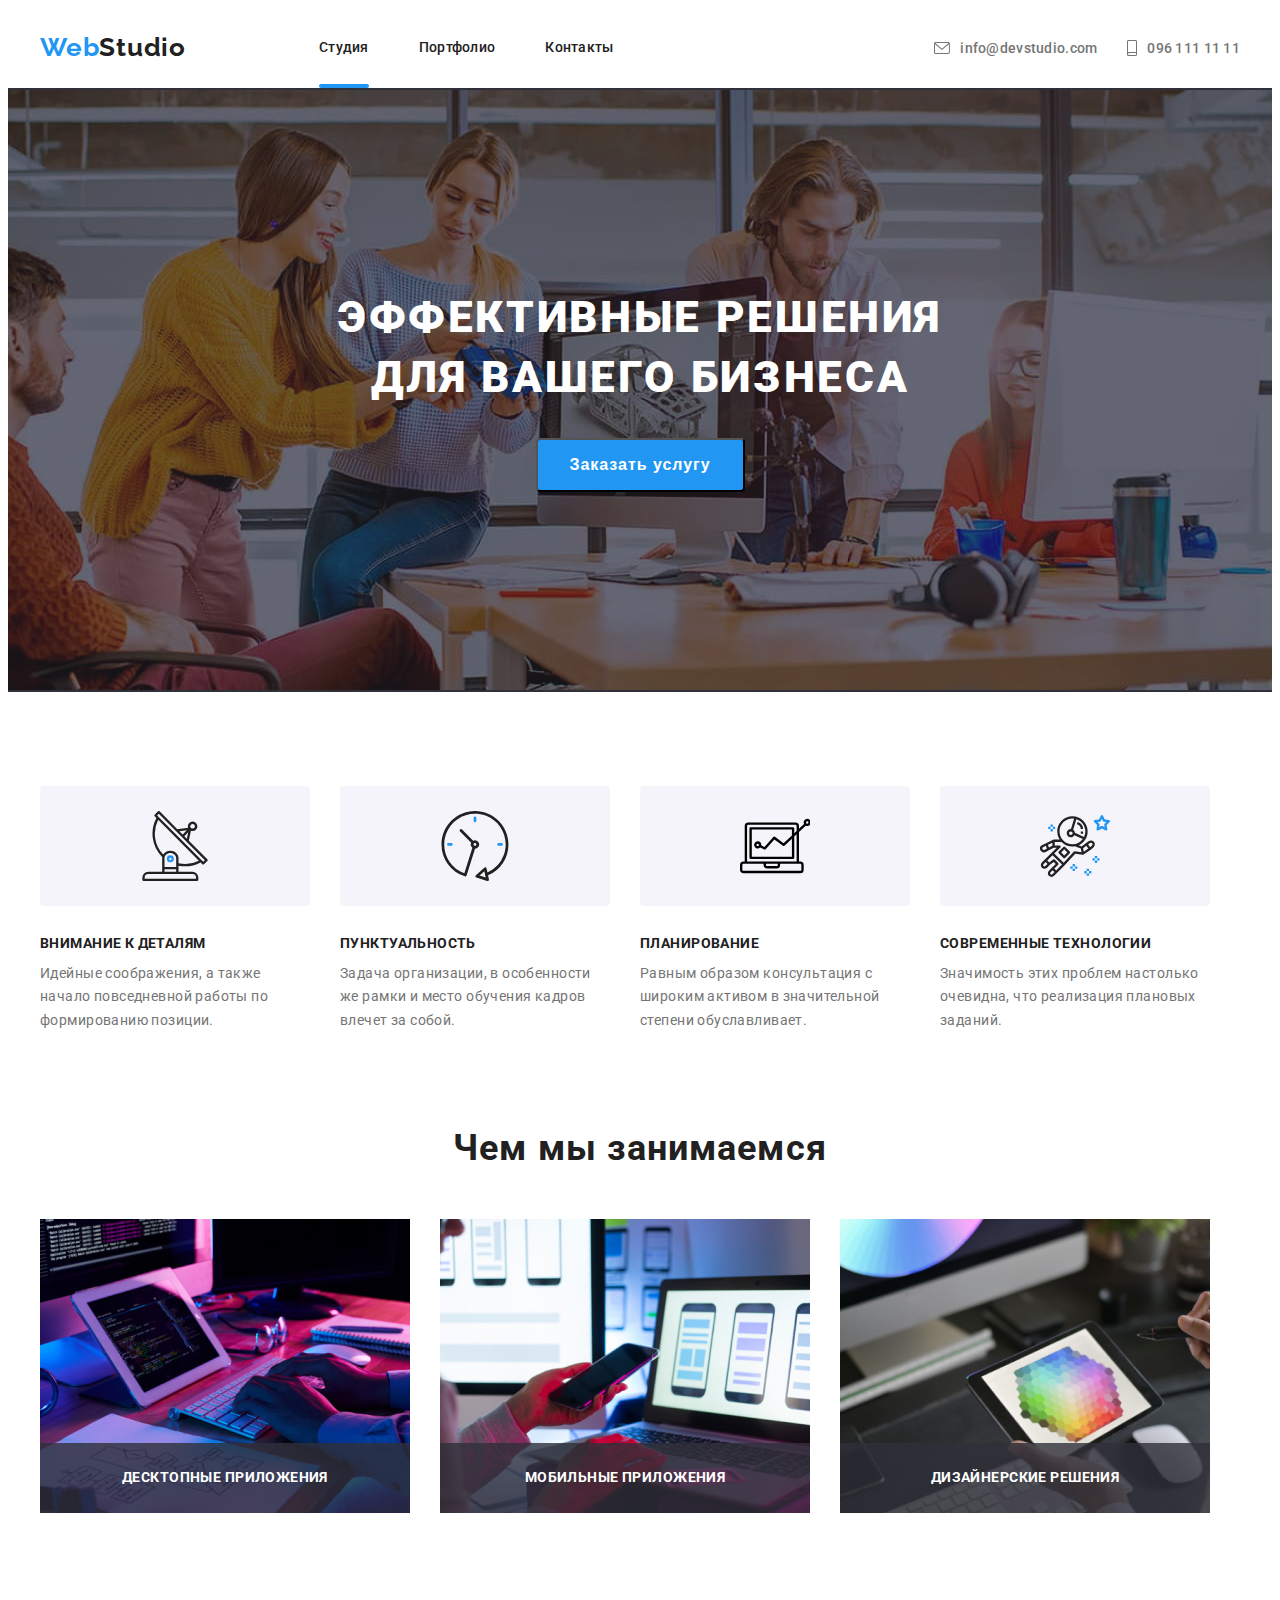
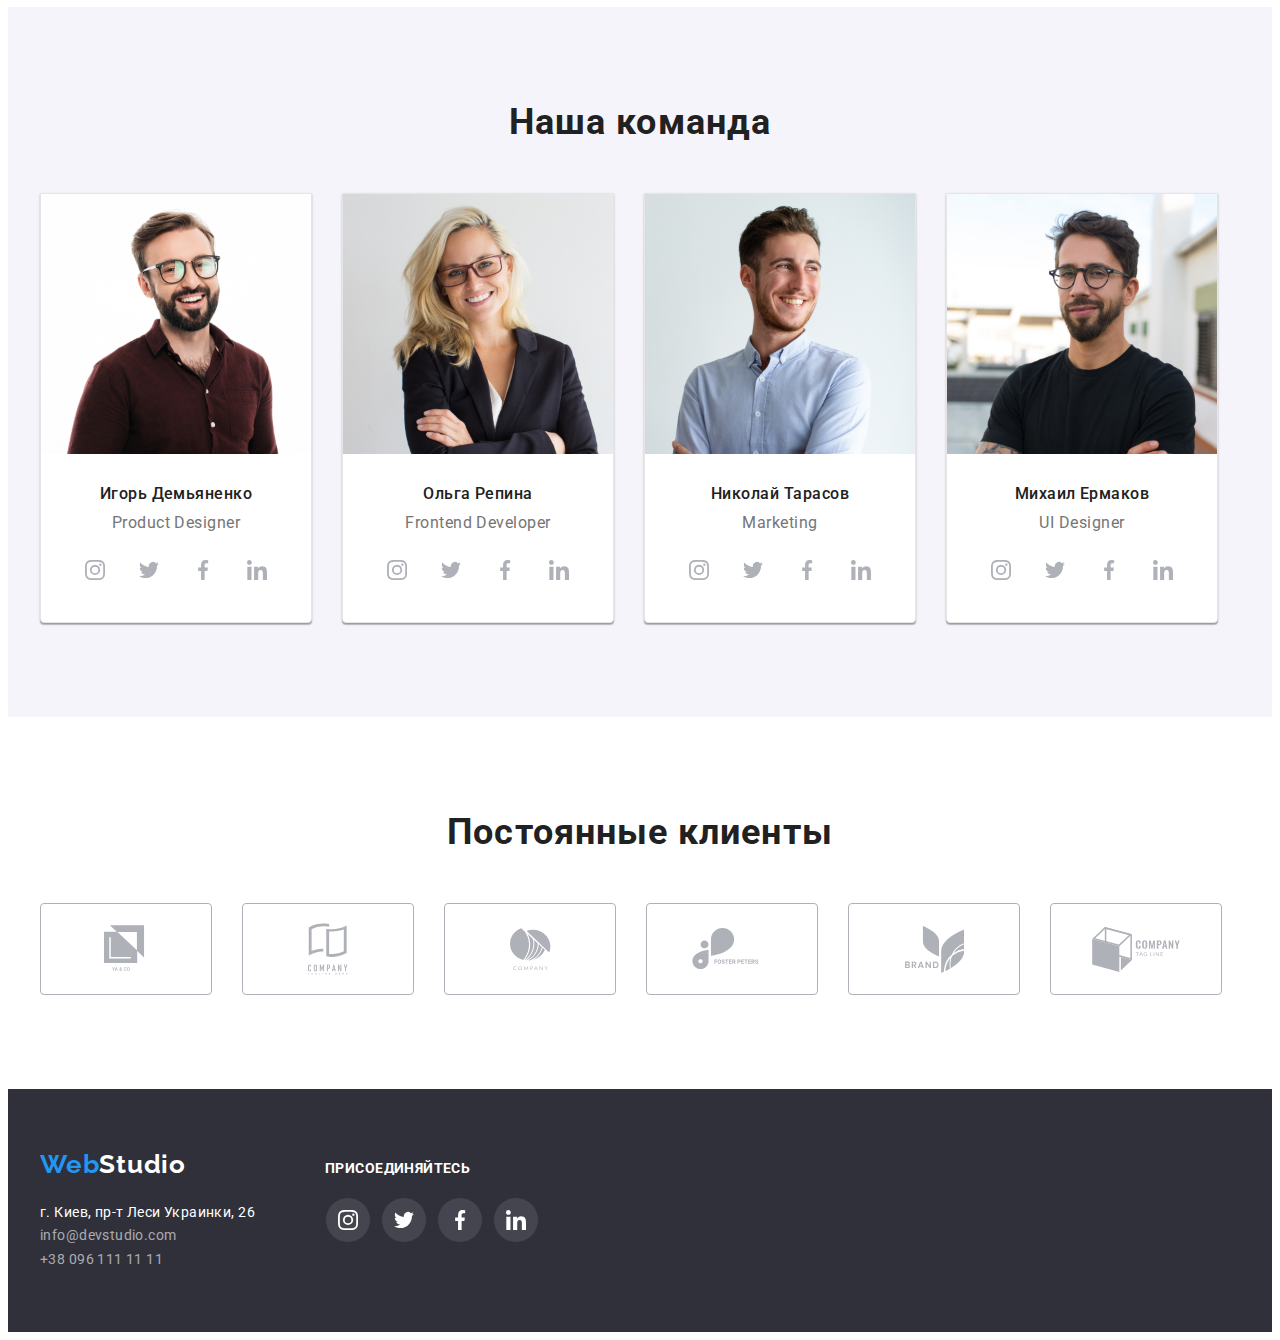
==== commit c628393f: "update" ====
--- a/index.html
+++ b/index.html
@@ -46,7 +46,7 @@
     <button class="primary-btn" data-modal-open>Заказать услугу</button>
     <div class="backdrop is-hidden" data-modal>
         <div class="modal">
-            <button class="closebtn" data-modal-close>Close</button>
+            <button class="closebtn" data-modal-close><svg class="vector" width="11" height="11"><use href="./icons.svg#icon-vector"></use></svg></button>
         </div>
     </div>
    
--- a/css/style.css
+++ b/css/style.css
@@ -114,7 +114,7 @@
   transition-timing-function: cubic-bezier(0.4, 0, 0.2, 1);
 }
 
-.current:hover.current::after {
+.current::after {
   position: absolute;
   top: 76px;
   content: "";
@@ -124,9 +124,8 @@
 
   background-color: #2196f3;
   border-radius: 2px;
-  transition-property: background-color;
-  transition-duration: 1250ms;
-  transition-timing-function: cubic-bezier(0.4, 0, 0.2, 1);
+
+  opacity: 1;
 }
 
 .site-nav .kont {
@@ -262,16 +261,35 @@
 
 .primary-btn:hover,
 .primary-btn:focus {
-  transform: scale(1.55);
+  transform: scale(1.25);
+}
+
+.closebtn {
+  justify-content: center;
+  align-items: center;
+  width: 30px;
+  height: 30px;
+
+  display: flex;
+  margin-top: 8px;
+  margin-left: 490px;
+  border-radius: 50%;
+  background: #ffffff;
+  border: 1px solid rgba(0, 0, 0, 0.1);
+}
+
+.vector {
+  fill: black;
 }
 
 .closebtn:hover,
 .closebtn:focus {
-  transform: scale(1.55);
+  transform: scale(1.25);
 }
 
 .backdrop {
   position: fixed;
+  z-index: 5;
   top: 0;
   left: 0;
   width: 100%;
@@ -787,7 +805,6 @@
 }
 
 .project-box .item {
-  position: relative;
   margin-left: 30px;
   margin-top: 30px;
   flex-basis: calc(100% / 3 - 30px);
@@ -804,18 +821,29 @@
   border: 1px solid #eeeeee;
 }
 
+.proj-thumb {
+  position: relative;
+  overflow: hidden;
+}
+
 .text-hover-box {
   position: absolute;
   top: 0;
-  left: 0;
+  right: 0;
+
   width: 370px;
   height: 294px;
   background-color: rgba(33, 150, 243, 0.9);
   opacity: 0;
+  transform: translateY(100%);
+
+  transition-property: transform;
+  transition: 250ms cubic-bezier(0.4, 0, 0.2, 1);
 }
 
 .cards:hover .text-hover-box {
   opacity: 1;
+  transform: translateY(0);
 }
 
 .text-hover {
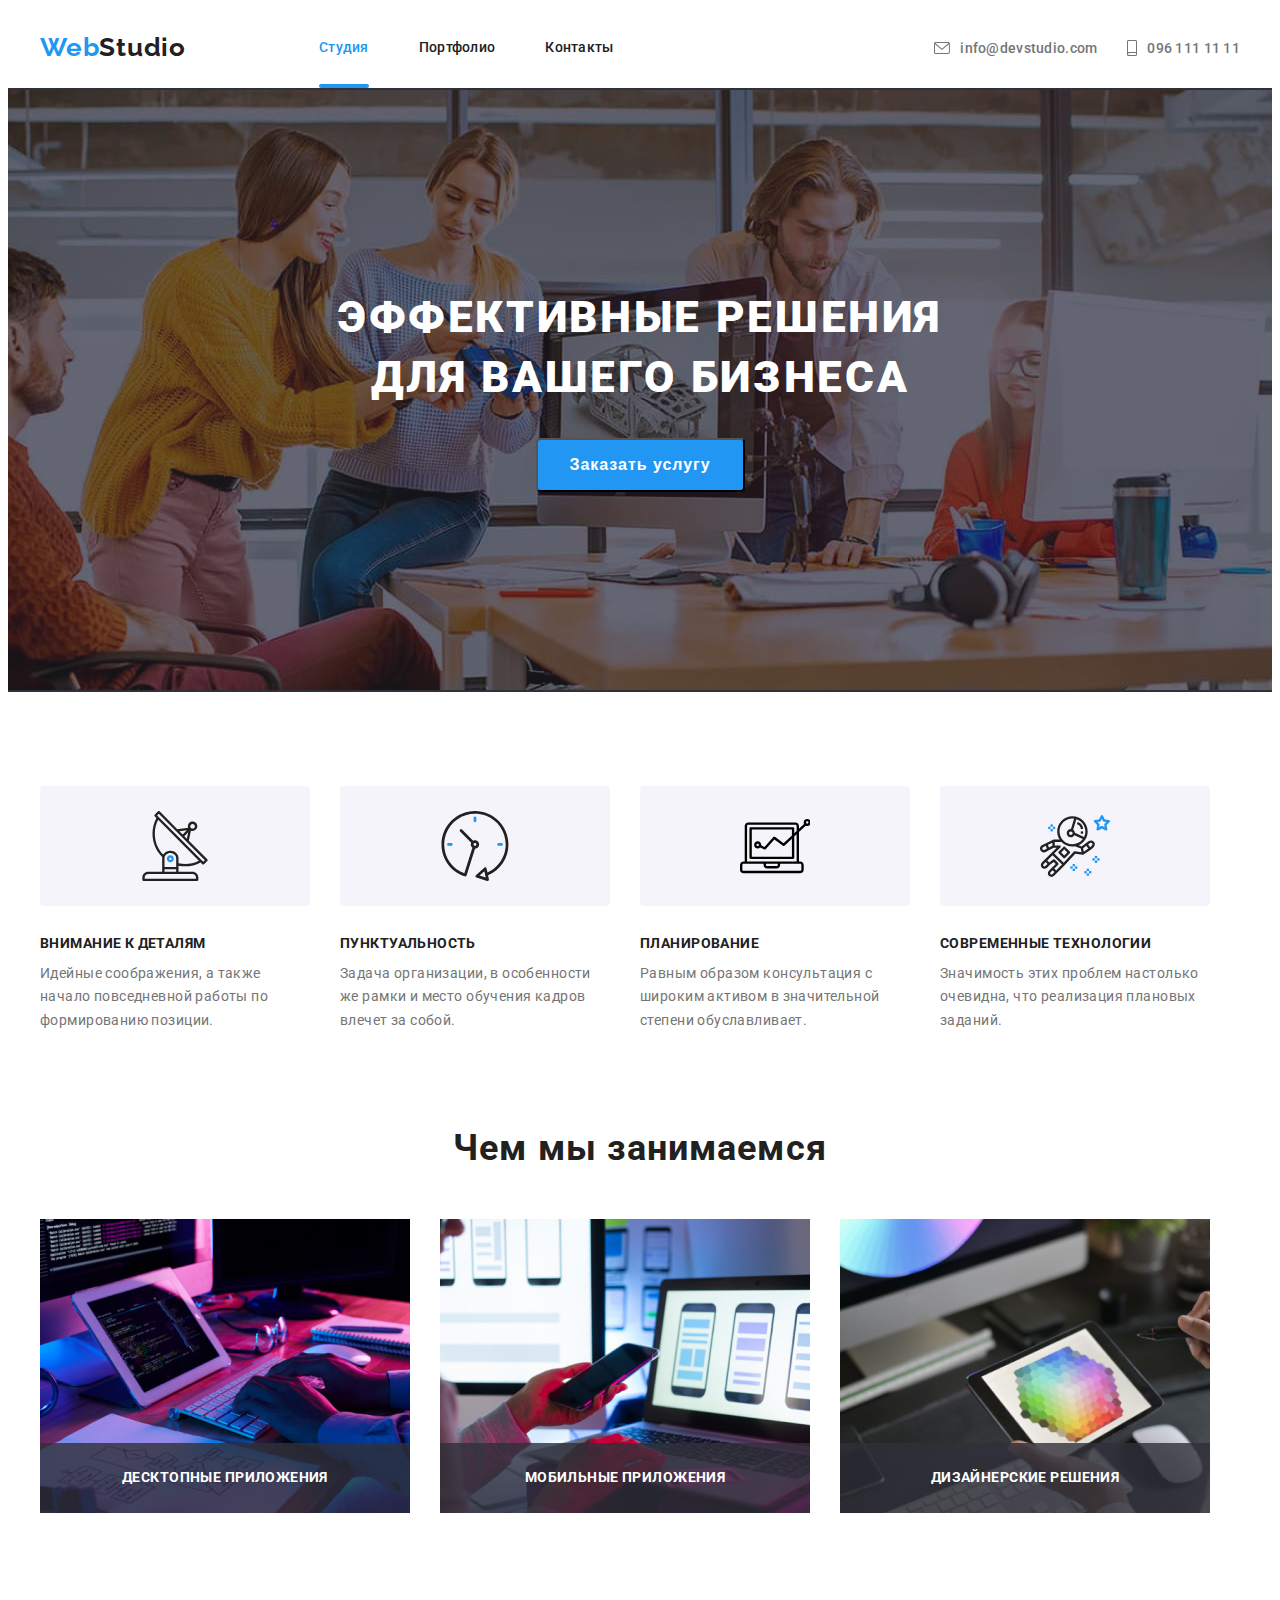
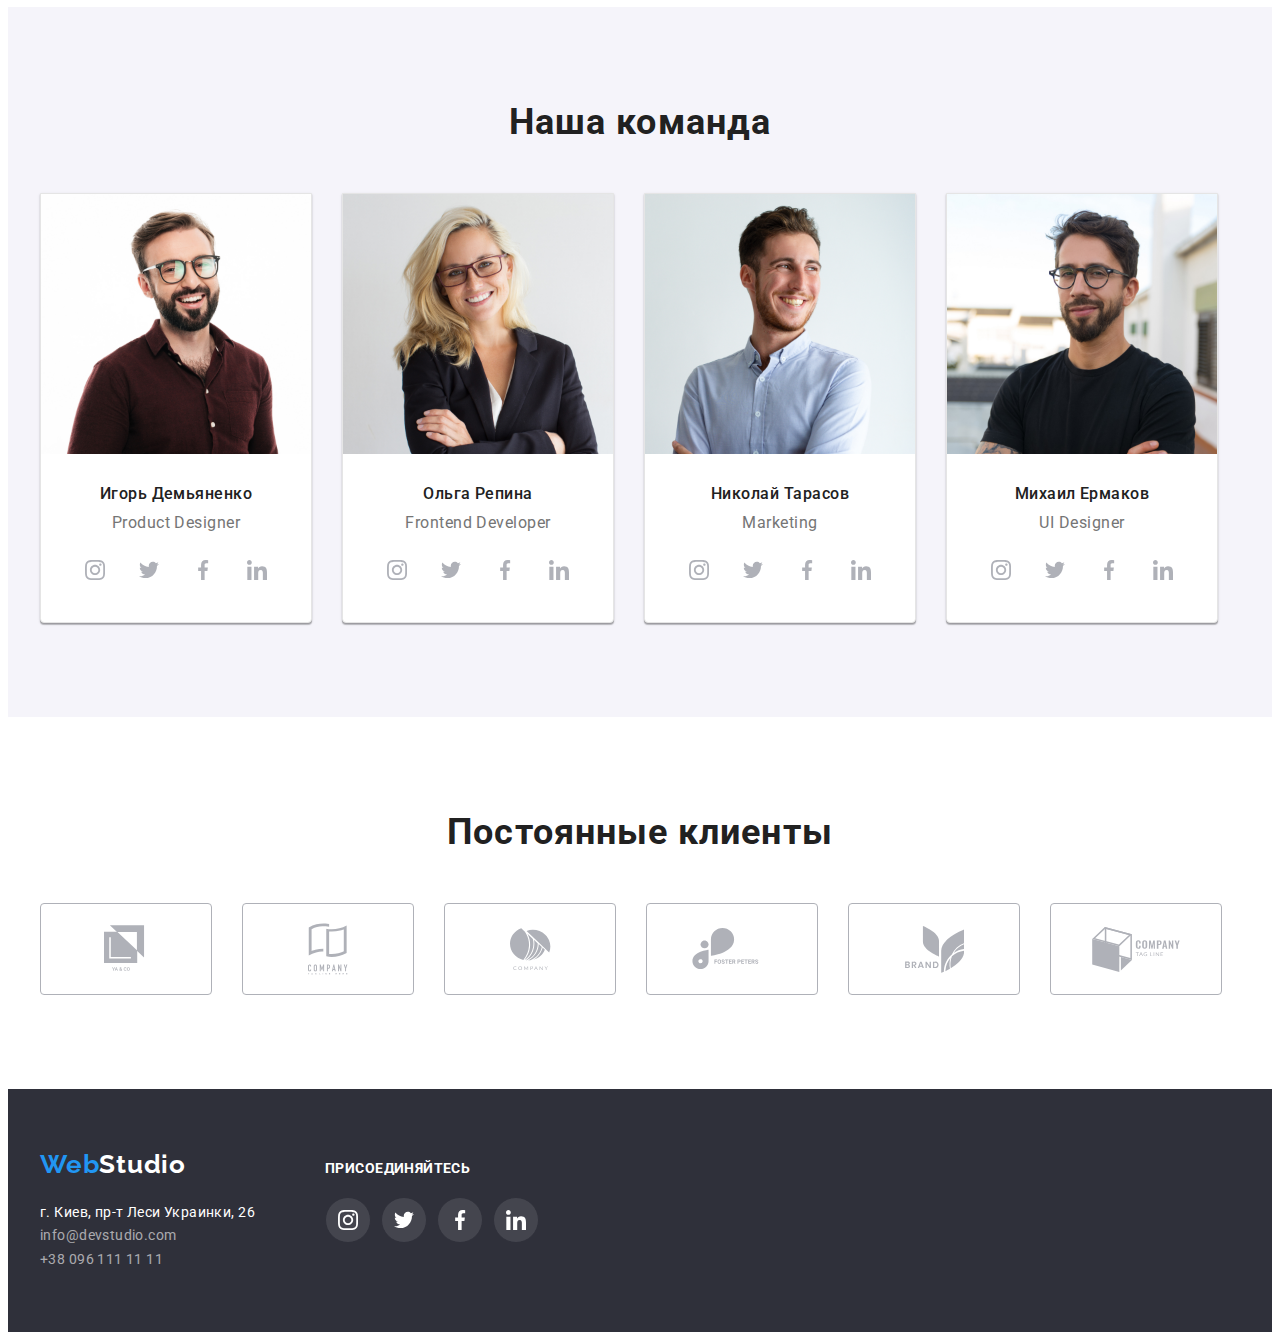
==== commit 158f71c4: "update" ====
--- a/index.html
+++ b/index.html
@@ -46,7 +46,7 @@
     <button class="primary-btn" data-modal-open>Заказать услугу</button>
     <div class="backdrop is-hidden" data-modal>
         <div class="modal">
-            <button class="closebtn" data-modal-close><svg class="vector" width="11" height="11"><use href="./icons.svg#icon-vector"></use></svg></button>
+            <button class="closebtn" data-modal-close><svg class="close-btn" width="11" height="11"><use href="./images/icons.svg#icon-close-btn"></use></svg></button>
         </div>
     </div>
    
--- a/css/style.css
+++ b/css/style.css
@@ -112,6 +112,7 @@
   transition-property: color;
   transition-duration: 250ms;
   transition-timing-function: cubic-bezier(0.4, 0, 0.2, 1);
+  color: var(--accent-color);
 }
 
 .current::after {
@@ -274,12 +275,8 @@
   margin-top: 8px;
   margin-left: 490px;
   border-radius: 50%;
-  background: #ffffff;
+  background-color: #ffffff;
   border: 1px solid rgba(0, 0, 0, 0.1);
-}
-
-.vector {
-  fill: black;
 }
 
 .closebtn:hover,
@@ -312,6 +309,11 @@
   min-height: 581px;
 
   background-color: #ffffff;
+}
+
+.closebtn:hover,
+.closebtn:focus {
+  fill: var(--accent-color);
 }
 
 /*Advantages*/
